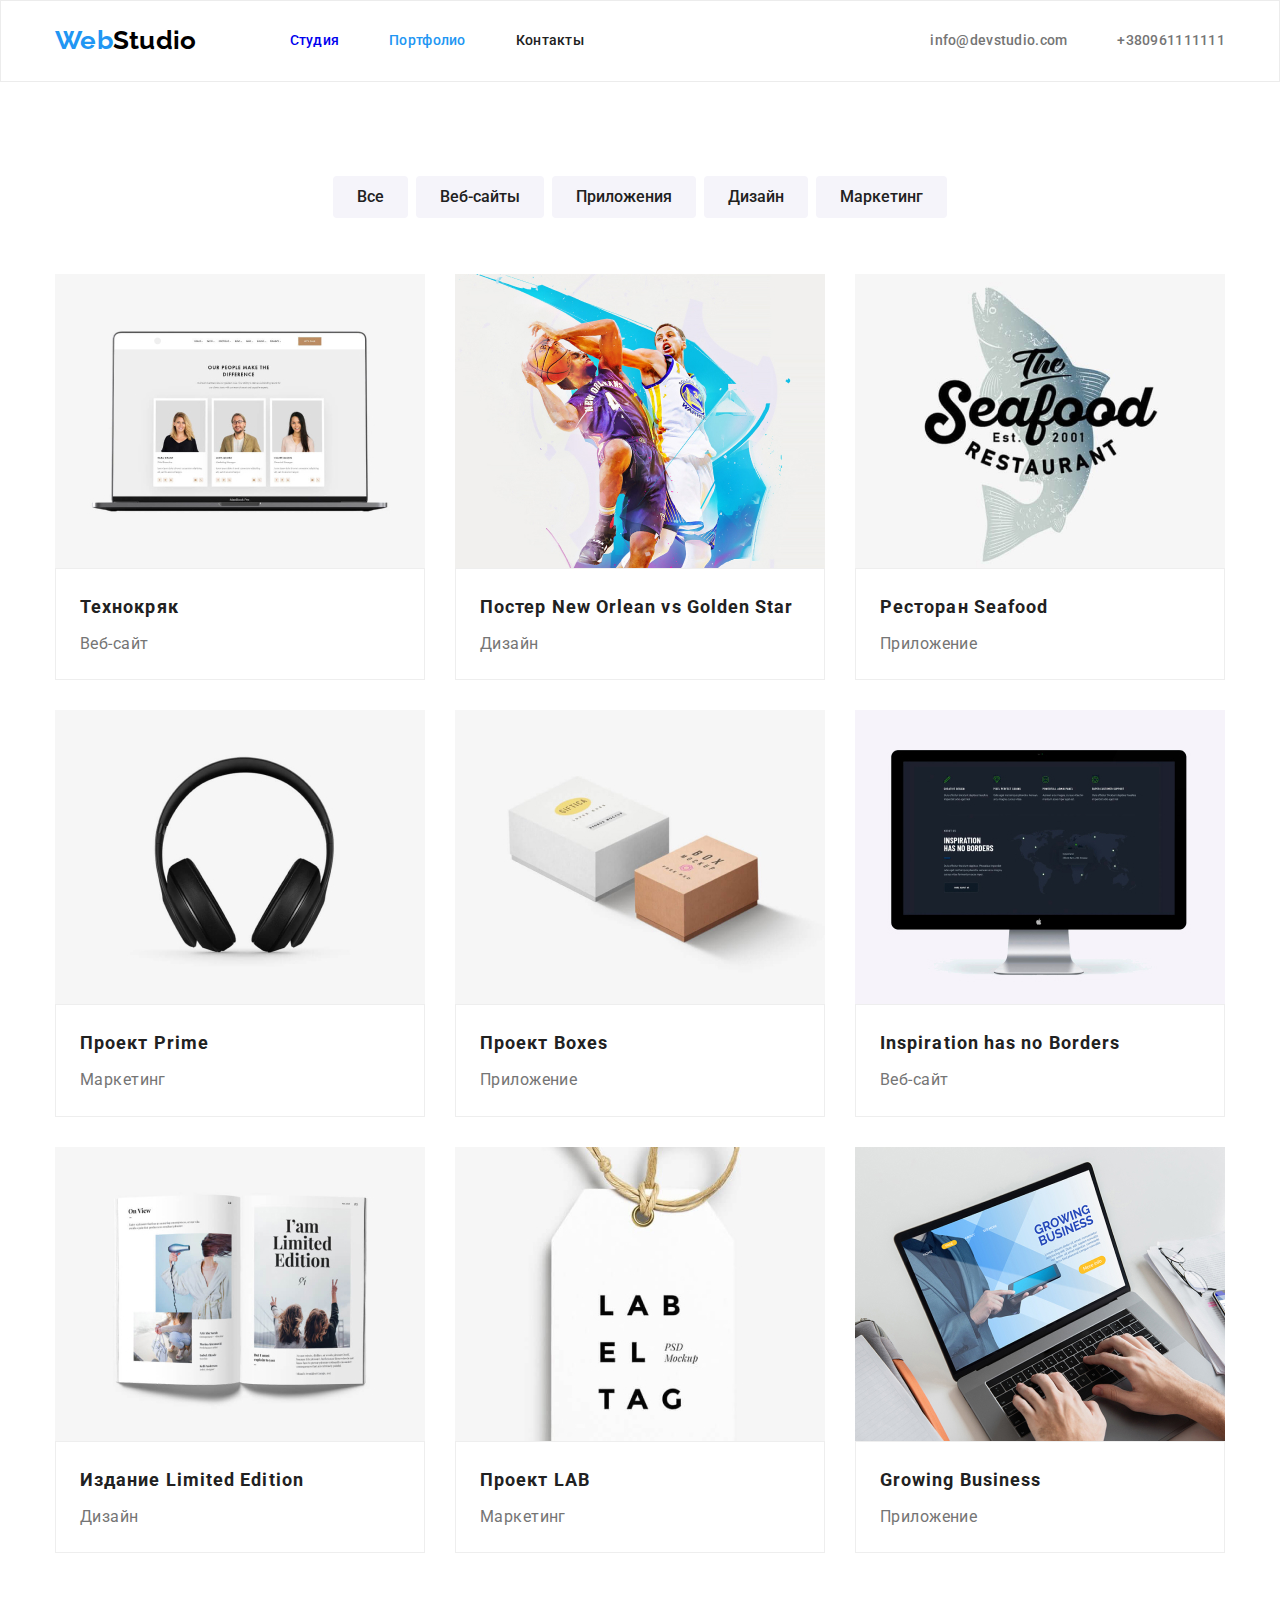
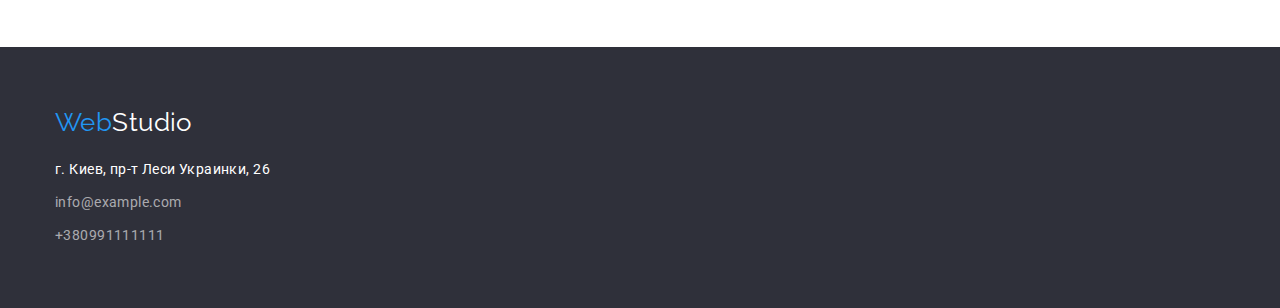
==== portfolio.html @ 4d0d1ed3 "Add files via upload" ====
<!DOCTYPE html>
<html lang="en">

<head>
    <meta charset="UTF-8">
    <meta name="viewport" content="width=device-width, initial-scale=1.0">
    <title>Document</title>
    <link rel="stylesheet"
        href="https://cdnjs.cloudflare.com/ajax/libs/modern-normalize/1.0.0/modern-normalize.min.css">
    <link rel="preconnect" href="https://fonts.gstatic.com">
    <link
        href="https://fonts.googleapis.com/css2?family=Raleway:wght@700&family=Roboto:wght@400;500;700;900&display=swap"
        rel="stylesheet">
    <link href="./css/style.css" rel="stylesheet">
</head>

<body>
    <header>
        <div class="portfolio-header">
            <div class="contaner">

            <a class="logo" href="./index.html"><span class="logo-start">Web</span>Studio</a>
            <nav class="nav">
                <ul class="nav-link">
                    <li class="item"><a href="./index.html" >Студия</a></li>
                    <li class="item"><a href="./portfolio.html" class="current" > Портфолио</a></li>
                    <li class="item"><a href="">Контакты</a></li>
                </ul>
            </nav>
            <ul class="contakt">
                <li class="list"> <a class="contakt-link" href="mailto:info@devstudio.com">info@devstudio.com</a></li>
                <li class="list"><a class="contakt-link" href="tel:+380961111111">+380961111111</a></li>
            </ul>
        </div>
    </div>
    </header>
    <main>
        <!--список кнопок-->
        <section class="portfolio">
            <div class="contaner">
        <ul class="buttons-menu"> 
            <li class="item"><button type="button" class="button">Все</button></li>
            <li class="item"><button type="button" class="button">Веб-сайты</button></li>
            <li class="item"><button type="button" class="button">Приложения</button></li>
            <li class="item"><button type="button" class="button">Дизайн</button></li>
            <li class="item"><button type="button" class="button">Маркетинг</button></li>
           </ul>
        <!--список картинок-->
        <ul class="flex-container">
            <li class="list">
               <a> <img class="flex-img" src="./images/imgproject1.jpg" alt="ноутбук с открытым веб-саайтом" width: 370px;
height: 404px;>
<div class="title-box">
    <h2 class="title-partfolio">Технокряк</h2>
<p class="text-partfolio"> Веб-сайт</p>
</div>
</a>

            </li>
              <li class="list">
                <a> <img class="flex-img" src="./images/imgproject2.jpg" alt="два баскетболиста борятся за мяч" width: 370px;
height: 404px;>
<div class="title-box">
    <h2 class="title-partfolio">Постер New Orlean vs Golden Star</h2>
<p class="text-partfolio">Дизайн</p>
</div>
</a>
                </li>
               
                <li class="list">
                <a>  <img class="flex-img" src="./images/imgproject3.jpg" alt="логотип ресторана seafood" width: 370px;
height: 404px;>
<div class="title-box">
    <h2 class="title-partfolio">Ресторан Seafood</h2>
<p class="text-partfolio">Приложение</p>
</div>
</a>
                </li>
                    <li class="list">
                    <a>   <img class="flex-img" src="./images/imgprogect4.jpg" alt="Черные наушники" width: 370px;
height: 404px;>
<div class="title-box">
    <h2 class="title-partfolio">Проект Prime</h2>
<p class="text-partfolio">Маркетинг</p>
</div>
</a>
                    </li>
                
                    <li class="list">
                    <a>  <img class="flex-img" src="./images/imgprogect5.jpg" alt="две коробки" width: 370px;
height: 404px;>
<div class="title-box">
    <h2 class="title-partfolio">Проект Boxes</h2>
<p class="text-partfolio">Приложение</p>
</div>
</a>
                    </li>
                
                    <li class="list">
                    <a>  <img class="flex-img" src="./images/imgprogect6.jpg" alt="монитор с открытым веб-сайтом" width: 370px;
height: 404px;>
<div class="title-box">
    <h2 class="title-partfolio">Inspiration has no Borders</h2>
<p class="text-partfolio">Веб-сайт</p>
</div>
</a>
                    </li>
                
                    <li class="list">
                    <a>  <img class="flex-img" src="./images/imgprogect7.jpg" alt="раскрытая книга по дизайну" width: 370px;
height: 404px;>
<div class="title-box"><h2 class="title-partfolio">Издание Limited Edition</h2>
<p class="text-partfolio">Дизайн</p>
</div>
</a>
                    </li>
                
                    <li class="list">
                    <a> <img class="flex-img" src="./images/imgprogect8.jpg" alt="бирка с рекламой Lub" width: 370px;
height: 404px;>
<div class="title-box">
    <h2 class="title-partfolio">Проект LAB</h2>
<p class="text-partfolio">Маркетинг</p>
</div>
</a>
                    </li>
                
                    <li class="list">
                    <a><img class="flex-img" src="./images/imgprogect9.jpg" alt="работающий человек за ноутбуком" width: 370px;
height: 404px;>
<div class="title-box">
    <h2 class="title-partfolio">Growing Business</h2>
<p class="text-partfolio">Приложение</p>
</div>
</a>
                    </li>
        </ul>
        </div>
    </section>
    </main>
<footer class="footer">
   <div class="contaner ">
    <div class="footer-box">
        <a class="logo-footer" href="/index.html"> <span class="logo-start">Web</span>Studio</a>
    </div>
        <address >
        <ul>
       <li class="item"> г. Киев, пр-т Леси Украинки, 26 </li>
<li class="item"><a class="address-link" href="mailto:info@example.com">info@example.com</a></li>
<li class="item"><a class="address-link" href="tel:+380991111111">+380991111111</a></li>
    </ul>
</address>
</div>
    </footer>
    
</body>
</html>
---- css/style.css ----
:root {
  --primery-text-color: #212121;
  --dark-background-color: #2f303a;
  --lite-background-color: #f5f4fa;
  --secondary-text-color: #757575;
  --accent-color: #2196f3;
  --secondary-accent-color: #ffffff;
  --logo-head-color: #000000;
  --footer-contacts: rgba(255, 255, 255, 0.6);
}
h1,
h2,
h3 {
  margin-left: 0;
  margin-right: 0;
  margin-top: 0;
  margin-bottom: 0;
}
p {
  margin-top: 0;
  margin-bottom: 0;
}
ul {
  margin-top: 0;
  margin-bottom: 0;
  margin-right: 0;
  padding-left: 0;
}
body {
  margin-right: 0;
  background-color: var(--secondary-accent-color);
  color: var(--primery-text-color);
  font-family: "Roboto", sans-serif;
  font-weight: 400;
  font-size: 14px;
  letter-spacing: 0.03em;
}
header {
  font-weight: 500;
  line-height: 1.14;
  letter-spacing: 0.02em;
}
li {
  list-style: none;
}
a {
  text-decoration: none;
}
address {
  display: flex;
  flex-direction: column;
  width: 231px;
  color: var(--secondary-accent-color);
  line-height: 1.7;
  font-style: normal;

  width: 231px;
}
.visually-hidden {
  position: absolute;
  clip: rect(0 0 0 0);
  width: 1px;
  height: 1px;
  margin: -1px;
}
/* header */
.contaner {
  width: 1200px;
  margin-right: auto;
  margin-left: auto;

  padding-left: 15px;
  padding-right: 15px;
}
header .contaner {
  display: flex;
  align-items: center;
}

.logo {
  padding-top: 24px;
  padding-bottom: 25px;
  margin-right: 93px;
  color: var(--logo-head-color);
  font-family: "Raleway", sans-serif;
  font-weight: 700;
  font-size: 26px;
  line-height: 1.2;
}
.logo-start {
  color: var(--accent-color);
}

.nav-link {
  color: var(--primery-text-color);
  display: flex;
  padding-top: 32px;
  padding-bottom: 32px;
}
.nav-link .item:not(:last-child) {
  margin-right: 50px;
}
.nav-link :visited {
  color: var(--primery-text-color);
}
.nav-link .current {
  color: var(--accent-color);
}
.nav-link :hover,
.nav-link :focus {
  color: var(--accent-color);
}
.contakt {
  display: flex;
  margin-left: auto;
  padding-top: 32px;
  padding-bottom: 32px;
}
.contakt .list + .list {
  margin-left: 50px;
}
.contakt-link {
  color: var(--secondary-text-color);
}
.contakt-link:hover,
.contakt-link:focus {
  color: var(--accent-color);
}

/**hero**/
.hero {
  padding-bottom: 200px;
  padding-top: 200px;
  display: block;
  background: var(--dark-background-color);
  color: var(--secondary-accent-color);
  text-align: center;
  font-weight: 400;
}
.title-hero {
  margin-right: auto;
  margin-left: auto;
  display: block;
  margin-bottom: 30px;
  width: 696px;
  font-weight: 900;
  font-size: 44px;
  line-height: 1.36;
  letter-spacing: 0.06em;
  text-transform: uppercase;
  text-align: center;
}
.title-button {
  padding: 10px 32px;
  border-radius: 4px;
  border-color: var(--accent-color);
  background-color: var(--accent-color);
  color: var(--secondary-accent-color);
  cursor: pointer;
  font-weight: 700;
  font-size: 16px;
  line-height: 1.88;
  align-items: center;
  letter-spacing: 0.06em;
}
/* секция преимущество */
.details {
  padding: 94px 0px;
}

.list-details {
  display: flex;
}
.list-details .item {
  width: 270px;
}
.list-details .item:not(:last-child) {
  margin-right: 30px;
}
/* activyty */
.activity {
  padding-bottom: 94px;
}
.activity-title {
  margin-bottom: 50px;
}
.title-section {
  font-weight: 700;
  font-size: 36px;
  line-height: 1.17;
  text-align: center;
}

.activity-list {
  display: flex;
}
.activity-list .item:not(:last-child) {
  margin-right: 30px;
}
.title {
  margin-bottom: 10px;
  font-weight: 700;
  font-size: 14px;
  line-height: 1.14;
  text-transform: uppercase;
}
.text {
  color: var(--secondary-text-color);
  font-size: 14px;
  line-height: 1.7;
}

/* контакты команды */
.command {
  padding: 94px 0px;
  background: var(--lite-background-color);
  font-size: 16px;
  line-height: 1.19;
  text-align: center;
}
.command-title {
  margin-bottom: 50px;
}
.command-list {
  display: flex;
}
.command-list .item:not(:last-child) {
  margin-right: 30px;
}
.command-list .item {
  display: block;
  border-radius: 0px 0px 4px 4px;
  width: 270px;
  background-color: var(--secondary-accent-color);
}
.comand-box {
  display: block;
  border: 1px solid transparent;
  border-radius: 0px 0px 4px 4px;
  padding-top: 30px;
  padding-bottom: 30px;
}

.name {
  font-weight: 500;
  margin-bottom: 10px;
}
.position {
  color: var(--secondary-text-color);
}
/*footer*/
.footer {
  display: block;
  background-color: var(--dark-background-color);
  text-decoration: none;
  padding: 60px 0px;
}
.logo-footer {
  color: var(--secondary-accent-color);
  font-family: "Raleway", sans-serif;
  font-size: 26px;
  line-height: 1.2;
}
.footer-box .logo-footer {
  display: block;
}
.footer-box {
  margin-bottom: 20px;
}
.address-link {
  color: var(--footer-contacts);
}
.address-link:hover,
.address-link:focus {
  color: var(--accent-color);
}
address .item:not(:last-child) {
  margin-bottom: 9px;
}
/* portfolio */
.portfolio {
  display: block;
  padding-bottom: 94px;
  padding-top: 94px;
}
.portfolio-header {
  border: 1px solid #ececec;
}
/* список кнопок портфолио*/
.buttons-menu {
  display: flex;
  justify-content: center;
  align-items: center;
  margin-bottom: 56px;
}
.buttons-menu .item:not(:last-child) {
  margin-right: 8px;
}
.button {
  padding: 6px 22px;
  border-radius: 4px;
  border-color: transparent;
  outline: transparent;
  cursor: pointer;
  color: var(--primery-text-color);
  background-color: var(--lite-background-color);
  font-weight: 500;
  font-size: 16px;
  line-height: 1.6;
  text-align: center;
}
.button:hover,
.button:focus {
  color: var(--secondary-accent-color);
  background-color: var(--accent-color);
}
/* таблица картинок портфолио*/
.flex-container {
  display: flex;
  flex-wrap: wrap;
}
.flex-container .list:not(:nth-child(3n)) {
  margin-right: 30px;
}
.flex-container .list:not(:nth-last-child(-n + 3)) {
  margin-bottom: 30px;
}
.flex-container .list {
  width: 370px;
}
.title-box {
  display: block;
  padding: 20px 24px;
  border: 1px solid #eeeeee;
}
.flex-img {
  display: block;
}
.title-partfolio {
  margin-bottom: 4px;
  font-weight: 700;
  font-size: 18px;
  line-height: 2;
  letter-spacing: 0.06em;
}
.text-partfolio {
  color: var(--secondary-text-color);
  font-weight: 400;
  font-size: 16px;
  line-height: 1.9;
}

/* афаф */
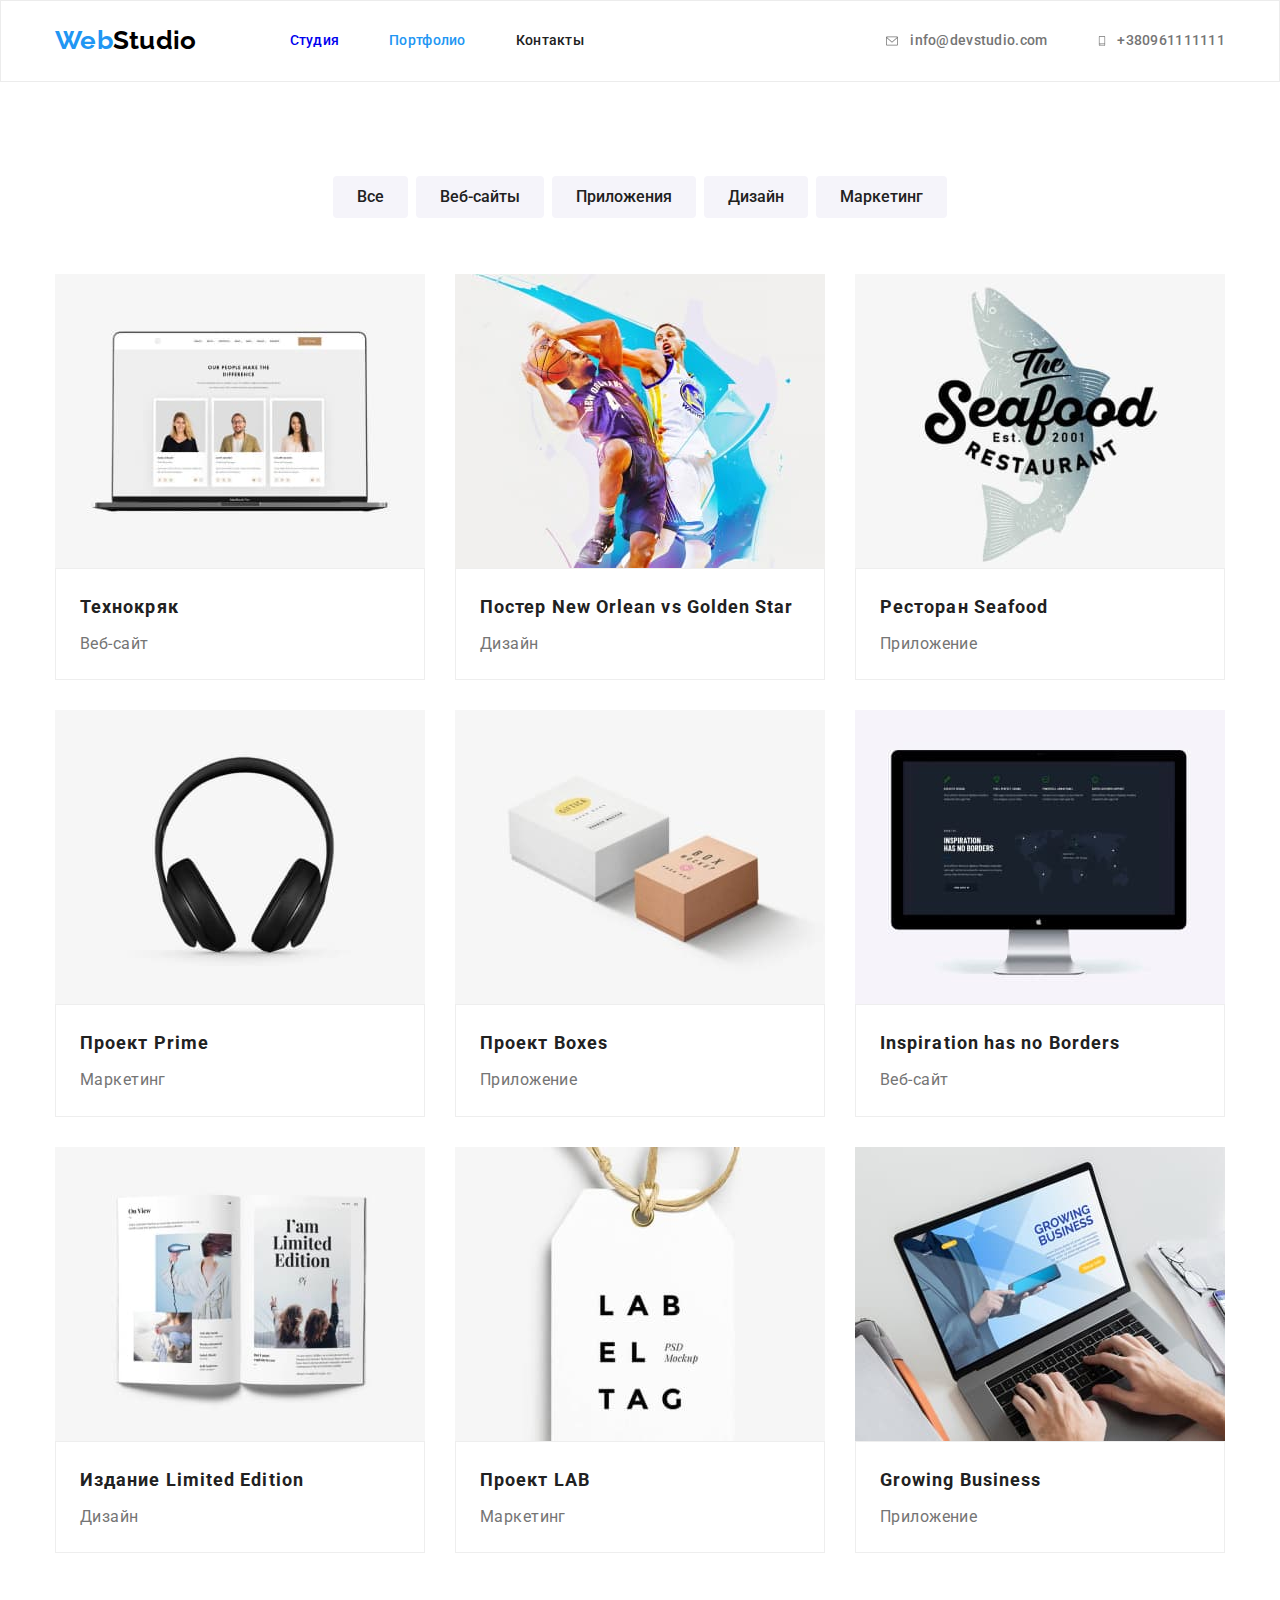
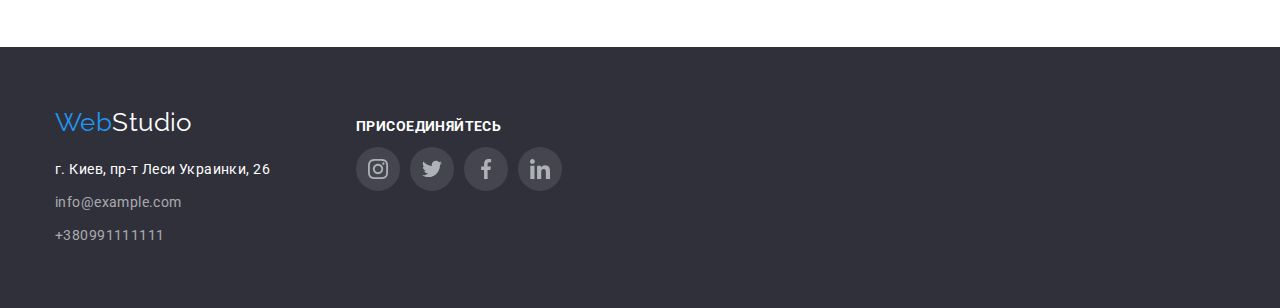
==== commit fe532a92: "портфолио готово" ====
--- a/portfolio.html
+++ b/portfolio.html
@@ -19,139 +19,177 @@
         <div class="portfolio-header">
             <div class="contaner">
 
-            <a class="logo" href="./index.html"><span class="logo-start">Web</span>Studio</a>
-            <nav class="nav">
-                <ul class="nav-link">
-                    <li class="item"><a href="./index.html" >Студия</a></li>
-                    <li class="item"><a href="./portfolio.html" class="current" > Портфолио</a></li>
-                    <li class="item"><a href="">Контакты</a></li>
+                <a class="logo" href="./index.html"><span class="logo-start">Web</span>Studio</a>
+                <nav class="nav">
+                    <ul class="nav-link">
+                        <li class="item"><a href="./index.html">Студия</a></li>
+                        <li class="item"><a href="./portfolio.html" class="current"> Портфолио</a></li>
+                        <li class="item"><a href="">Контакты</a></li>
+                    </ul>
+                </nav>
+                <ul class="contakt">
+                    <li class="list"> <a class="contakt-link " href="mailto:info@devstudio.com">
+                            <svg class="icon-mail">
+                                <use href="../images/symbol-defs.svg#icon-envelope"></use>
+                            </svg>info@devstudio.com</a></li>
+                    <li class="list"><a class="contakt-link" href="tel:+380961111111">
+                            <svg class="icon-tel">
+                                <use href="../images/symbol-defs.svg#icon-smartphone"></use>
+                            </svg> +380961111111</a></li>
                 </ul>
-            </nav>
-            <ul class="contakt">
-                <li class="list"> <a class="contakt-link" href="mailto:info@devstudio.com">info@devstudio.com</a></li>
-                <li class="list"><a class="contakt-link" href="tel:+380961111111">+380961111111</a></li>
-            </ul>
+            </div>
         </div>
-    </div>
     </header>
     <main>
         <!--список кнопок-->
         <section class="portfolio">
             <div class="contaner">
-        <ul class="buttons-menu"> 
-            <li class="item"><button type="button" class="button">Все</button></li>
-            <li class="item"><button type="button" class="button">Веб-сайты</button></li>
-            <li class="item"><button type="button" class="button">Приложения</button></li>
-            <li class="item"><button type="button" class="button">Дизайн</button></li>
-            <li class="item"><button type="button" class="button">Маркетинг</button></li>
-           </ul>
-        <!--список картинок-->
-        <ul class="flex-container">
-            <li class="list">
-               <a> <img class="flex-img" src="./images/imgproject1.jpg" alt="ноутбук с открытым веб-саайтом" width: 370px;
-height: 404px;>
-<div class="title-box">
-    <h2 class="title-partfolio">Технокряк</h2>
-<p class="text-partfolio"> Веб-сайт</p>
-</div>
-</a>
+                <ul class="buttons-menu">
+                    <li class="item"><button type="button" class="button">Все</button></li>
+                    <li class="item"><button type="button" class="button">Веб-сайты</button></li>
+                    <li class="item"><button type="button" class="button">Приложения</button></li>
+                    <li class="item"><button type="button" class="button">Дизайн</button></li>
+                    <li class="item"><button type="button" class="button">Маркетинг</button></li>
+                </ul>
+                <!--список картинок-->
+                <ul class="flex-container">
+                    <li class="list">
+                        <a class="flex-item"> <img class="flex-img" src="./images/imgproject1.jpg"
+                                alt="ноутбук с открытым веб-саайтом" width: 370px; height: 404px;>
+                            <div class="title-box">
+                                <h2 class="title-partfolio">Технокряк</h2>
+                                <p class="text-partfolio"> Веб-сайт</p>
+                            </div>
+                        </a>
 
-            </li>
-              <li class="list">
-                <a> <img class="flex-img" src="./images/imgproject2.jpg" alt="два баскетболиста борятся за мяч" width: 370px;
-height: 404px;>
-<div class="title-box">
-    <h2 class="title-partfolio">Постер New Orlean vs Golden Star</h2>
-<p class="text-partfolio">Дизайн</p>
-</div>
-</a>
-                </li>
-               
-                <li class="list">
-                <a>  <img class="flex-img" src="./images/imgproject3.jpg" alt="логотип ресторана seafood" width: 370px;
-height: 404px;>
-<div class="title-box">
-    <h2 class="title-partfolio">Ресторан Seafood</h2>
-<p class="text-partfolio">Приложение</p>
-</div>
-</a>
-                </li>
+                    </li>
                     <li class="list">
-                    <a>   <img class="flex-img" src="./images/imgprogect4.jpg" alt="Черные наушники" width: 370px;
-height: 404px;>
-<div class="title-box">
-    <h2 class="title-partfolio">Проект Prime</h2>
-<p class="text-partfolio">Маркетинг</p>
-</div>
-</a>
+                        <a class="flex-item"> <img class="flex-img" src="./images/imgproject2.jpg"
+                                alt="два баскетболиста борятся за мяч" width: 370px; height: 404px;>
+                            <div class="title-box">
+                                <h2 class="title-partfolio">Постер New Orlean vs Golden Star</h2>
+                                <p class="text-partfolio">Дизайн</p>
+                            </div>
+                        </a>
                     </li>
-                
+
                     <li class="list">
-                    <a>  <img class="flex-img" src="./images/imgprogect5.jpg" alt="две коробки" width: 370px;
-height: 404px;>
-<div class="title-box">
-    <h2 class="title-partfolio">Проект Boxes</h2>
-<p class="text-partfolio">Приложение</p>
-</div>
-</a>
+                        <a class="flex-item"> <img class="flex-img" src="./images/imgproject3.jpg"
+                                alt="логотип ресторана seafood" width: 370px; height: 404px;>
+                            <div class="title-box">
+                                <h2 class="title-partfolio">Ресторан Seafood</h2>
+                                <p class="text-partfolio">Приложение</p>
+                            </div>
+                        </a>
                     </li>
-                
                     <li class="list">
-                    <a>  <img class="flex-img" src="./images/imgprogect6.jpg" alt="монитор с открытым веб-сайтом" width: 370px;
-height: 404px;>
-<div class="title-box">
-    <h2 class="title-partfolio">Inspiration has no Borders</h2>
-<p class="text-partfolio">Веб-сайт</p>
-</div>
-</a>
+                        <a class="flex-item"> <img class="flex-img" src="./images/imgprogect4.jpg" alt="Черные наушники"
+                                width: 370px; height: 404px;>
+                            <div class="title-box">
+                                <h2 class="title-partfolio">Проект Prime</h2>
+                                <p class="text-partfolio">Маркетинг</p>
+                            </div>
+                        </a>
                     </li>
-                
+
                     <li class="list">
-                    <a>  <img class="flex-img" src="./images/imgprogect7.jpg" alt="раскрытая книга по дизайну" width: 370px;
-height: 404px;>
-<div class="title-box"><h2 class="title-partfolio">Издание Limited Edition</h2>
-<p class="text-partfolio">Дизайн</p>
-</div>
-</a>
+                        <a class="flex-item"> <img class="flex-img" src="./images/imgprogect5.jpg" alt="две коробки"
+                                width: 370px; height: 404px;>
+                            <div class="title-box">
+                                <h2 class="title-partfolio">Проект Boxes</h2>
+                                <p class="text-partfolio">Приложение</p>
+                            </div>
+                        </a>
                     </li>
-                
+
                     <li class="list">
-                    <a> <img class="flex-img" src="./images/imgprogect8.jpg" alt="бирка с рекламой Lub" width: 370px;
-height: 404px;>
-<div class="title-box">
-    <h2 class="title-partfolio">Проект LAB</h2>
-<p class="text-partfolio">Маркетинг</p>
-</div>
-</a>
+                        <a class="flex-item"> <img class="flex-img" src="./images/imgprogect6.jpg"
+                                alt="монитор с открытым веб-сайтом" width: 370px; height: 404px;>
+                            <div class="title-box">
+                                <h2 class="title-partfolio">Inspiration has no Borders</h2>
+                                <p class="text-partfolio">Веб-сайт</p>
+                            </div>
+                        </a>
                     </li>
-                
+
                     <li class="list">
-                    <a><img class="flex-img" src="./images/imgprogect9.jpg" alt="работающий человек за ноутбуком" width: 370px;
-height: 404px;>
-<div class="title-box">
-    <h2 class="title-partfolio">Growing Business</h2>
-<p class="text-partfolio">Приложение</p>
-</div>
-</a>
+                        <a class="flex-item"> <img class="flex-img" src="./images/imgprogect7.jpg"
+                                alt="раскрытая книга по дизайну" width: 370px; height: 404px;>
+                            <div class="title-box">
+                                <h2 class="title-partfolio">Издание Limited Edition</h2>
+                                <p class="text-partfolio">Дизайн</p>
+                            </div>
+                        </a>
                     </li>
-        </ul>
+
+                    <li class="list">
+                        <a class="flex-item"> <img class="flex-img" src="./images/imgprogect8.jpg"
+                                alt="бирка с рекламой Lub" width: 370px; height: 404px;>
+                            <div class="title-box">
+                                <h2 class="title-partfolio">Проект LAB</h2>
+                                <p class="text-partfolio">Маркетинг</p>
+                            </div>
+                        </a>
+                    </li>
+
+                    <li class="list">
+                        <a class="flex-item"><img class="flex-img" src="./images/imgprogect9.jpg"
+                                alt="работающий человек за ноутбуком" width: 370px; height: 404px;>
+                            <div class="title-box">
+                                <h2 class="title-partfolio">Growing Business</h2>
+                                <p class="text-partfolio">Приложение</p>
+                            </div>
+                        </a>
+                    </li>
+                </ul>
+            </div>
+        </section>
+    </main>
+    <!-- подвал -->
+    <footer class="footer">
+        <div class="contaner ">
+            <div class="item">
+                <div class="footer-box">
+                    <a class="logo-footer" href="/index.html"> <span class="logo-start">Web</span>Studio</a>
+                </div>
+                <address>
+                    <ul>
+                        <li class="item"> г. Киев, пр-т Леси Украинки, 26 </li>
+                        <li class="item"><a class="address-link" href="mailto:info@example.com">info@example.com</a>
+                        </li>
+                        <li class="item"><a class="address-link" href="tel:+380991111111">+380991111111</a></li>
+                    </ul>
+                </address>
+            </div>
+
+            <div>
+                <h4 class="footer-title">Присоединяйтесь</h4>
+                <ul class="master-social">
+                    <li><a class="master-link" href="">
+                            <svg class="master-item">
+                                <use href="../images/symbol-defs.svg#icon-instagram"></use>
+                            </svg></a>
+                    </li>
+                    <li><a class="master-link" href="">
+                            <svg class="master-item">
+                                <use class="item" href="../images/symbol-defs.svg#icon-twitter"></use>
+                            </svg></a>
+                    </li>
+                    <li><a class="master-link" href="">
+                            <svg class="master-item">
+                                <use href="../images/symbol-defs.svg#icon-facebook"></use>
+                            </svg></a>
+                    </li>
+                    <li><a class="master-link" href="">
+                            <svg class="master-item">
+                                <use href="../images/symbol-defs.svg#icon-linkedin"></use>
+                            </svg></a>
+                    </li>
+                </ul>
+            </div>
         </div>
-    </section>
-    </main>
-<footer class="footer">
-   <div class="contaner ">
-    <div class="footer-box">
-        <a class="logo-footer" href="/index.html"> <span class="logo-start">Web</span>Studio</a>
-    </div>
-        <address >
-        <ul>
-       <li class="item"> г. Киев, пр-т Леси Украинки, 26 </li>
-<li class="item"><a class="address-link" href="mailto:info@example.com">info@example.com</a></li>
-<li class="item"><a class="address-link" href="tel:+380991111111">+380991111111</a></li>
-    </ul>
-</address>
-</div>
     </footer>
-    
+
 </body>
-</html>
+
+</html>--- a/css/style.css
+++ b/css/style.css
@@ -7,6 +7,7 @@
   --secondary-accent-color: #ffffff;
   --logo-head-color: #000000;
   --footer-contacts: rgba(255, 255, 255, 0.6);
+  --new-background-color: #c4c4c4;
 }
 h1,
 h2,
@@ -53,7 +54,7 @@
   color: var(--secondary-accent-color);
   line-height: 1.7;
   font-style: normal;
-
+  margin-right: 70px;
   width: 231px;
 }
 .visually-hidden {
@@ -68,9 +69,7 @@
   width: 1200px;
   margin-right: auto;
   margin-left: auto;
-
-  padding-left: 15px;
-  padding-right: 15px;
+  padding: 0px 15px;
 }
 header .contaner {
   display: flex;
@@ -121,21 +120,60 @@
 }
 .contakt-link {
   color: var(--secondary-text-color);
+  display: flex;
+  align-items: center;
 }
 .contakt-link:hover,
 .contakt-link:focus {
   color: var(--accent-color);
 }
+.icon-mail {
+  width: 16px;
+  height: 12px;
+  margin-right: 10px;
+  fill: currentColor;
+}
+.icon-tel {
+  width: 10px;
+  height: 16px;
+  margin-right: 10px;
+  fill: currentColor;
+}
 
 /**hero**/
+
+.overlay {
+  max-width: 1600px;
+
+  margin: auto;
+
+  background-repeat: no-repeat;
+  background-size: cover;
+}
+.hero .overlay {
+  height: 600px;
+  background-image: linear-gradient(
+      to right,
+      rgba(47, 48, 58, 0.4),
+      rgba(47, 48, 58, 0.4)
+    ),
+    url(../images/hero.jpg);
+  padding-top: 200px;
+  background-position: center;
+}
 .hero {
-  padding-bottom: 200px;
-  padding-top: 200px;
-  display: block;
-  background: var(--dark-background-color);
+  display: block;
   color: var(--secondary-accent-color);
   text-align: center;
   font-weight: 400;
+}
+.hero.section {
+  background-color: var(--dark-background-color);
+  padding: 0;
+}
+.hero .title-section {
+  padding: 0;
+  background: var(--new-background-color);
 }
 .title-hero {
   margin-right: auto;
@@ -167,7 +205,12 @@
 .details {
   padding: 94px 0px;
 }
-
+.details-icon {
+  width: 70px;
+  height: 70px;
+  align-items: center;
+  justify-content: center;
+}
 .list-details {
   display: flex;
 }
@@ -176,6 +219,14 @@
 }
 .list-details .item:not(:last-child) {
   margin-right: 30px;
+}
+.list-details .item::before {
+  content: "";
+  width: 270px;
+  height: 120px;
+  display: inline-block;
+  outline: 1px solid tomato;
+  background-color: var(--lite-background-color);
 }
 /* activyty */
 .activity {
@@ -189,6 +240,7 @@
   font-size: 36px;
   line-height: 1.17;
   text-align: center;
+  margin-bottom: 50px;
 }
 
 .activity-list {
@@ -228,9 +280,12 @@
   margin-right: 30px;
 }
 .command-list .item {
+  box-shadow: 0px 1px 3px rgba(0, 0, 0, 0.12), 0px 1px 1px rgba(0, 0, 0, 0.14),
+    0px 2px 1px rgba(0, 0, 0, 0.2);
   display: block;
   border-radius: 0px 0px 4px 4px;
   width: 270px;
+
   background-color: var(--secondary-accent-color);
 }
 .comand-box {
@@ -248,12 +303,69 @@
 .position {
   color: var(--secondary-text-color);
 }
+.master-social {
+  display: flex;
+  align-items: center;
+  list-style: none;
+  margin-top: 0;
+  margin-bottom: 0;
+  padding-left: 0;
+}
+.master-social .item-master {
+}
+.master-item {
+  width: 20px;
+  height: 20px;
+  fill: currentColor;
+}
+.master-link {
+  display: inline-flex;
+  justify-content: center;
+  align-items: center;
+  background-size: contain;
+  background-color: rgba(255, 255, 255, 0.1);
+  color: #fff;
+  border-radius: 50%;
+  width: 44px;
+  height: 44px;
+  margin-right: 10px;
+}
+.master-item .item {
+  fill: #fff;
+}
+.item-master {
+  display: block;
+  justify-content: center;
+  align-items: center;
+}
+/* klient */
+.client {
+  padding-top: 94px;
+  padding-bottom: 94px;
+}
+.client-list {
+  display: flex;
+}
+.client-link {
+  background-color: #fff;
+  width: 170px;
+  border: 1px solid #afb1b8;
+  box-sizing: border-box;
+  border-radius: 4px;
+}
+.client-icon {
+}
 /*footer*/
 .footer {
   display: block;
   background-color: var(--dark-background-color);
   text-decoration: none;
   padding: 60px 0px;
+}
+.footer .contaner {
+  display: flex;
+}
+.contaner .item {
 }
 .logo-footer {
   color: var(--secondary-accent-color);
@@ -265,6 +377,16 @@
   display: block;
 }
 .footer-box {
+  margin-bottom: 20px;
+}
+.footer-title {
+  font-family: "Roboto";
+  font-weight: 700;
+  font-size: 14px;
+  line-height: 1.14px;
+  letter-spacing: 0.03em;
+  text-transform: uppercase;
+  color: #fff;
   margin-bottom: 20px;
 }
 .address-link {
@@ -325,8 +447,13 @@
 .flex-container .list:not(:nth-last-child(-n + 3)) {
   margin-bottom: 30px;
 }
-.flex-container .list {
-  width: 370px;
+.flex-item {
+  display: block;
+}
+.flex-item:hover,
+.flex-item:focus {
+  box-shadow: 0px 1px 1px rgba(0, 0, 0, 0.12), 0px 4px 4px rgba(0, 0, 0, 0.06),
+    1px 4px 6px rgba(0, 0, 0, 0.16);
 }
 .title-box {
   display: block;
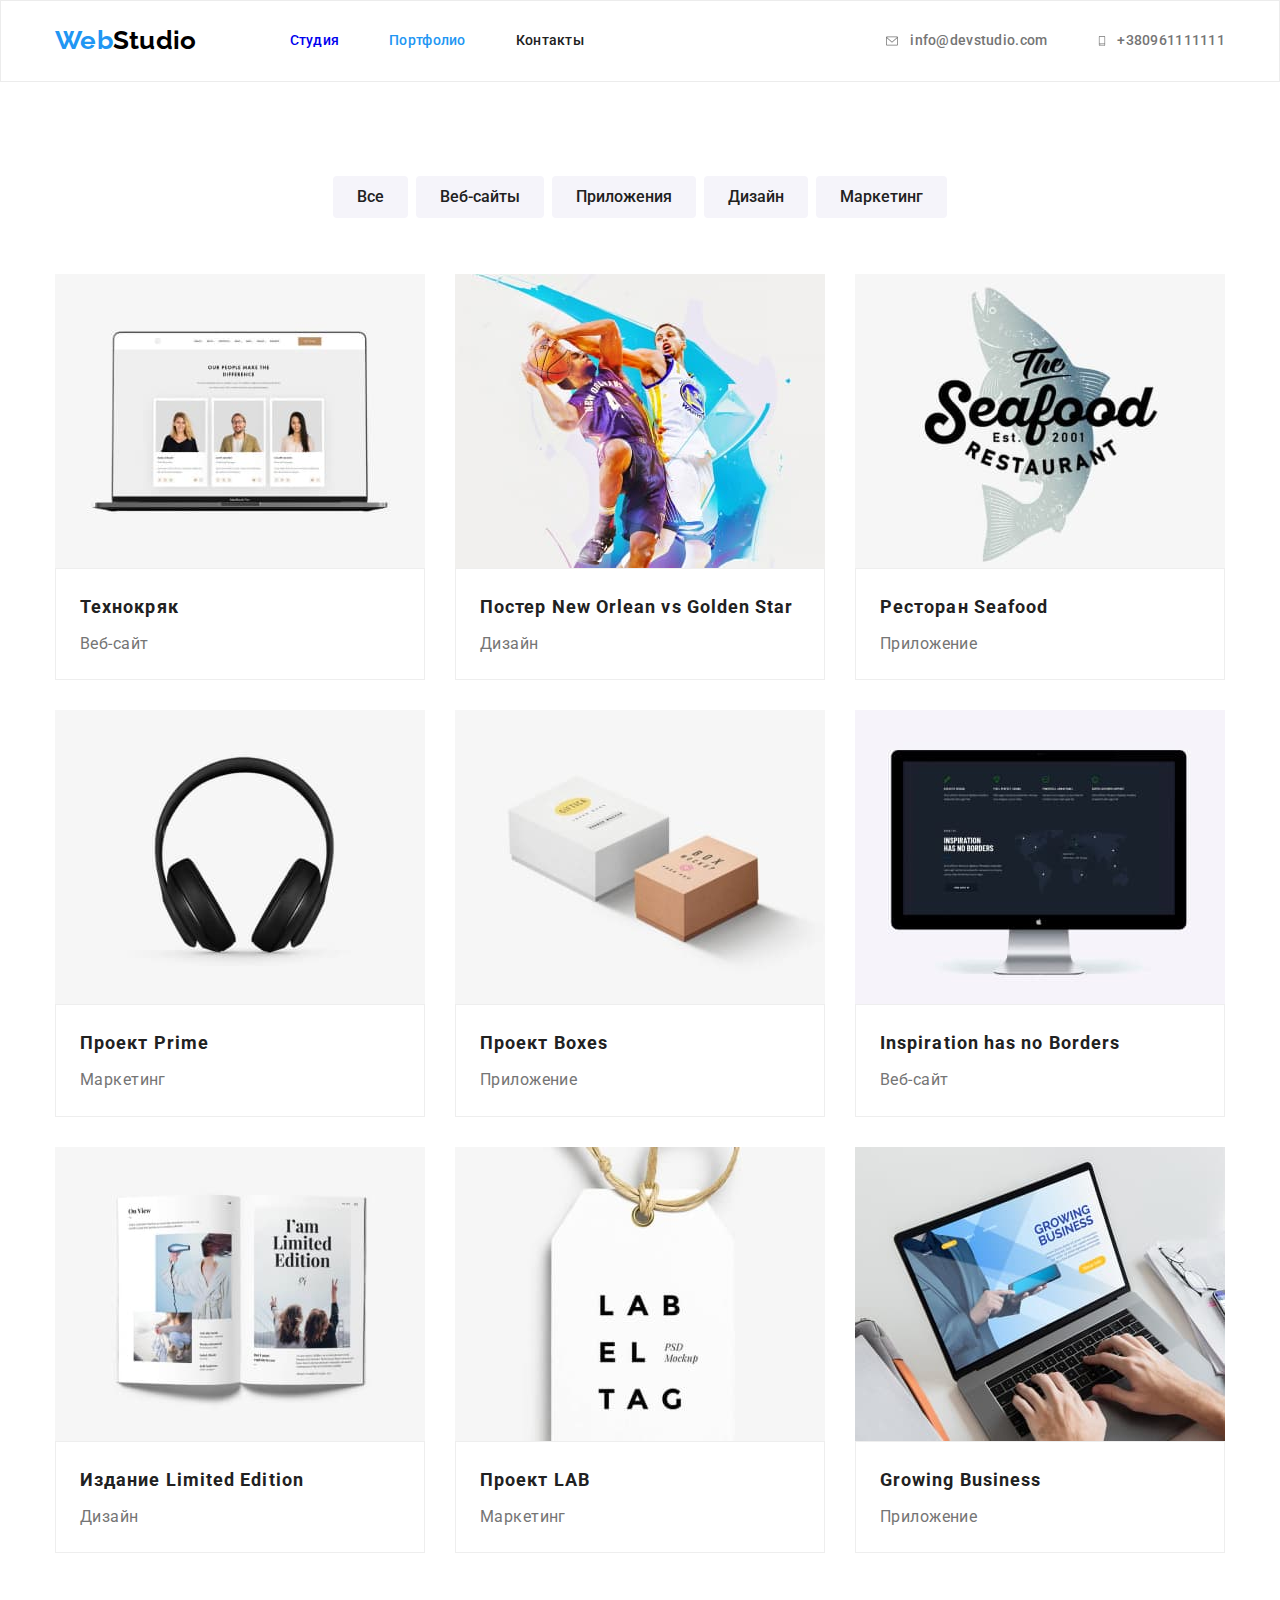
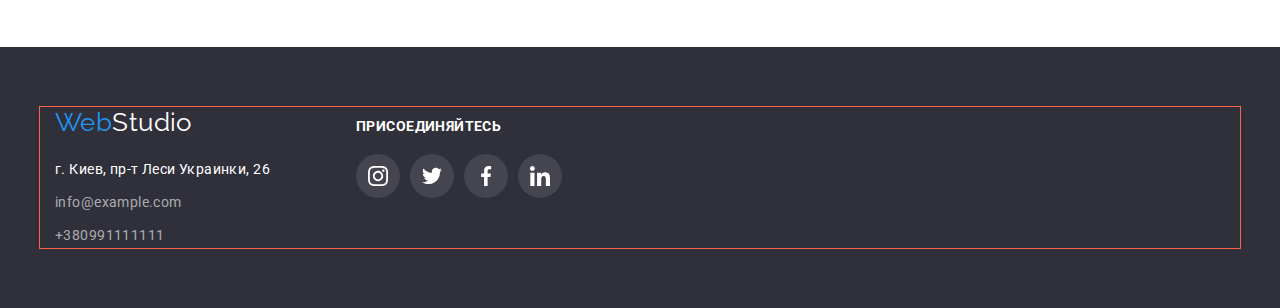
==== commit 402ce359: "готов" ====
--- a/portfolio.html
+++ b/portfolio.html
@@ -153,7 +153,7 @@
                     <a class="logo-footer" href="/index.html"> <span class="logo-start">Web</span>Studio</a>
                 </div>
                 <address>
-                    <ul>
+                    <ul class="address-list">
                         <li class="item"> г. Киев, пр-т Леси Украинки, 26 </li>
                         <li class="item"><a class="address-link" href="mailto:info@example.com">info@example.com</a>
                         </li>
@@ -161,28 +161,28 @@
                     </ul>
                 </address>
             </div>
-
-            <div>
-                <h4 class="footer-title">Присоединяйтесь</h4>
+    
+            <div class="container-social">
+                <p class="footer-title">Присоединяйтесь</p>
                 <ul class="master-social">
-                    <li><a class="master-link" href="">
+                    <li class="link"><a class="master-link social" href="">
                             <svg class="master-item">
-                                <use href="../images/symbol-defs.svg#icon-instagram"></use>
+                                <use href="./images/symbol-defs.svg#icon-instagram"></use>
                             </svg></a>
                     </li>
-                    <li><a class="master-link" href="">
+                    <li class="link"><a class="master-link social" href="">
                             <svg class="master-item">
-                                <use class="item" href="../images/symbol-defs.svg#icon-twitter"></use>
+                                <use class="item" href="./images/symbol-defs.svg#icon-twitter"></use>
                             </svg></a>
                     </li>
-                    <li><a class="master-link" href="">
+                    <li class="link"><a class="master-link social" href="">
                             <svg class="master-item">
-                                <use href="../images/symbol-defs.svg#icon-facebook"></use>
+                                <use href="./images/symbol-defs.svg#icon-facebook"></use>
                             </svg></a>
                     </li>
-                    <li><a class="master-link" href="">
+                    <li class="link"><a class="master-link social" href="">
                             <svg class="master-item">
-                                <use href="../images/symbol-defs.svg#icon-linkedin"></use>
+                                <use href="./images/symbol-defs.svg#icon-linkedin"></use>
                             </svg></a>
                     </li>
                 </ul>
--- a/css/style.css
+++ b/css/style.css
@@ -8,6 +8,7 @@
   --logo-head-color: #000000;
   --footer-contacts: rgba(255, 255, 255, 0.6);
   --new-background-color: #c4c4c4;
+  --icon-color: #afb1b8;
 }
 h1,
 h2,
@@ -18,8 +19,7 @@
   margin-bottom: 0;
 }
 p {
-  margin-top: 0;
-  margin-bottom: 0;
+  margin: 0;
 }
 ul {
   margin-top: 0;
@@ -54,7 +54,6 @@
   color: var(--secondary-accent-color);
   line-height: 1.7;
   font-style: normal;
-  margin-right: 70px;
   width: 231px;
 }
 .visually-hidden {
@@ -220,13 +219,19 @@
 .list-details .item:not(:last-child) {
   margin-right: 30px;
 }
-.list-details .item::before {
+.details-icon {
   content: "";
   width: 270px;
   height: 120px;
-  display: inline-block;
-  outline: 1px solid tomato;
+  display: flex;
+  border-radius: 4px;
   background-color: var(--lite-background-color);
+  margin-bottom: 30px;
+  background-image: url(../images/symbol-defs.svg#);
+}
+.details-icon .icon {
+  width: 70px;
+  height: 70px;
 }
 /* activyty */
 .activity {
@@ -285,6 +290,7 @@
   display: block;
   border-radius: 0px 0px 4px 4px;
   width: 270px;
+  padding-bottom: 30px;
 
   background-color: var(--secondary-accent-color);
 }
@@ -293,7 +299,7 @@
   border: 1px solid transparent;
   border-radius: 0px 0px 4px 4px;
   padding-top: 30px;
-  padding-bottom: 30px;
+  margin-bottom: 16px;
 }
 
 .name {
@@ -305,18 +311,15 @@
 }
 .master-social {
   display: flex;
-  align-items: center;
-  list-style: none;
-  margin-top: 0;
-  margin-bottom: 0;
-  padding-left: 0;
-}
-.master-social .item-master {
+  justify-content: center;
+  align-items: center;
+}
+.master-social .item-master:not(:last-child) {
+  margin-right: 10px;
 }
 .master-item {
   width: 20px;
   height: 20px;
-  fill: currentColor;
 }
 .master-link {
   display: inline-flex;
@@ -324,14 +327,15 @@
   align-items: center;
   background-size: contain;
   background-color: rgba(255, 255, 255, 0.1);
-  color: #fff;
+  fill: var(--icon-color);
   border-radius: 50%;
   width: 44px;
   height: 44px;
-  margin-right: 10px;
-}
-.master-item .item {
-  fill: #fff;
+}
+.master-link:focus,
+.master-link:hover {
+  background-color: var(--accent-color);
+  fill: var(--secondary-accent-color);
 }
 .item-master {
   display: block;
@@ -345,15 +349,34 @@
 }
 .client-list {
   display: flex;
+  margin: 0;
+  padding: 0;
+}
+.client-list .client-item {
+  width: 170px;
+  height: 90px;
+}
+
+.client-item:not(:last-child) {
+  margin-right: 30px;
 }
 .client-link {
-  background-color: #fff;
-  width: 170px;
-  border: 1px solid #afb1b8;
-  box-sizing: border-box;
+  display: flex;
+  justify-content: center;
+  align-items: center;
+  width: 100%;
+  height: 100%;
+  color: var(--icon-color);
   border-radius: 4px;
+  border: 1px solid var(--icon-color);
+}
+.client-link:focus,
+.client-link:hover {
+  color: var(--accent-color);
+  border: 1px solid var(--accent-color);
 }
 .client-icon {
+  fill: currentColor;
 }
 /*footer*/
 .footer {
@@ -364,8 +387,8 @@
 }
 .footer .contaner {
   display: flex;
-}
-.contaner .item {
+  outline: 1px solid tomato;
+  align-items: baseline;
 }
 .logo-footer {
   color: var(--secondary-accent-color);
@@ -379,16 +402,34 @@
 .footer-box {
   margin-bottom: 20px;
 }
+.address-list {
+  display: inline-block;
+}
+.container-social {
+  display: block;
+  width: 206px;
+  height: 80px;
+  align-items: baseline;
+  margin-left: 70px;
+}
 .footer-title {
   font-family: "Roboto";
   font-weight: 700;
   font-size: 14px;
-  line-height: 1.14px;
+
   letter-spacing: 0.03em;
   text-transform: uppercase;
   color: #fff;
   margin-bottom: 20px;
-}
+  margin-top: 0;
+}
+.master-social .link:not(:last-child) {
+  margin-right: 10px;
+}
+.social .master-item {
+  fill: #fff;
+}
+
 .address-link {
   color: var(--footer-contacts);
 }
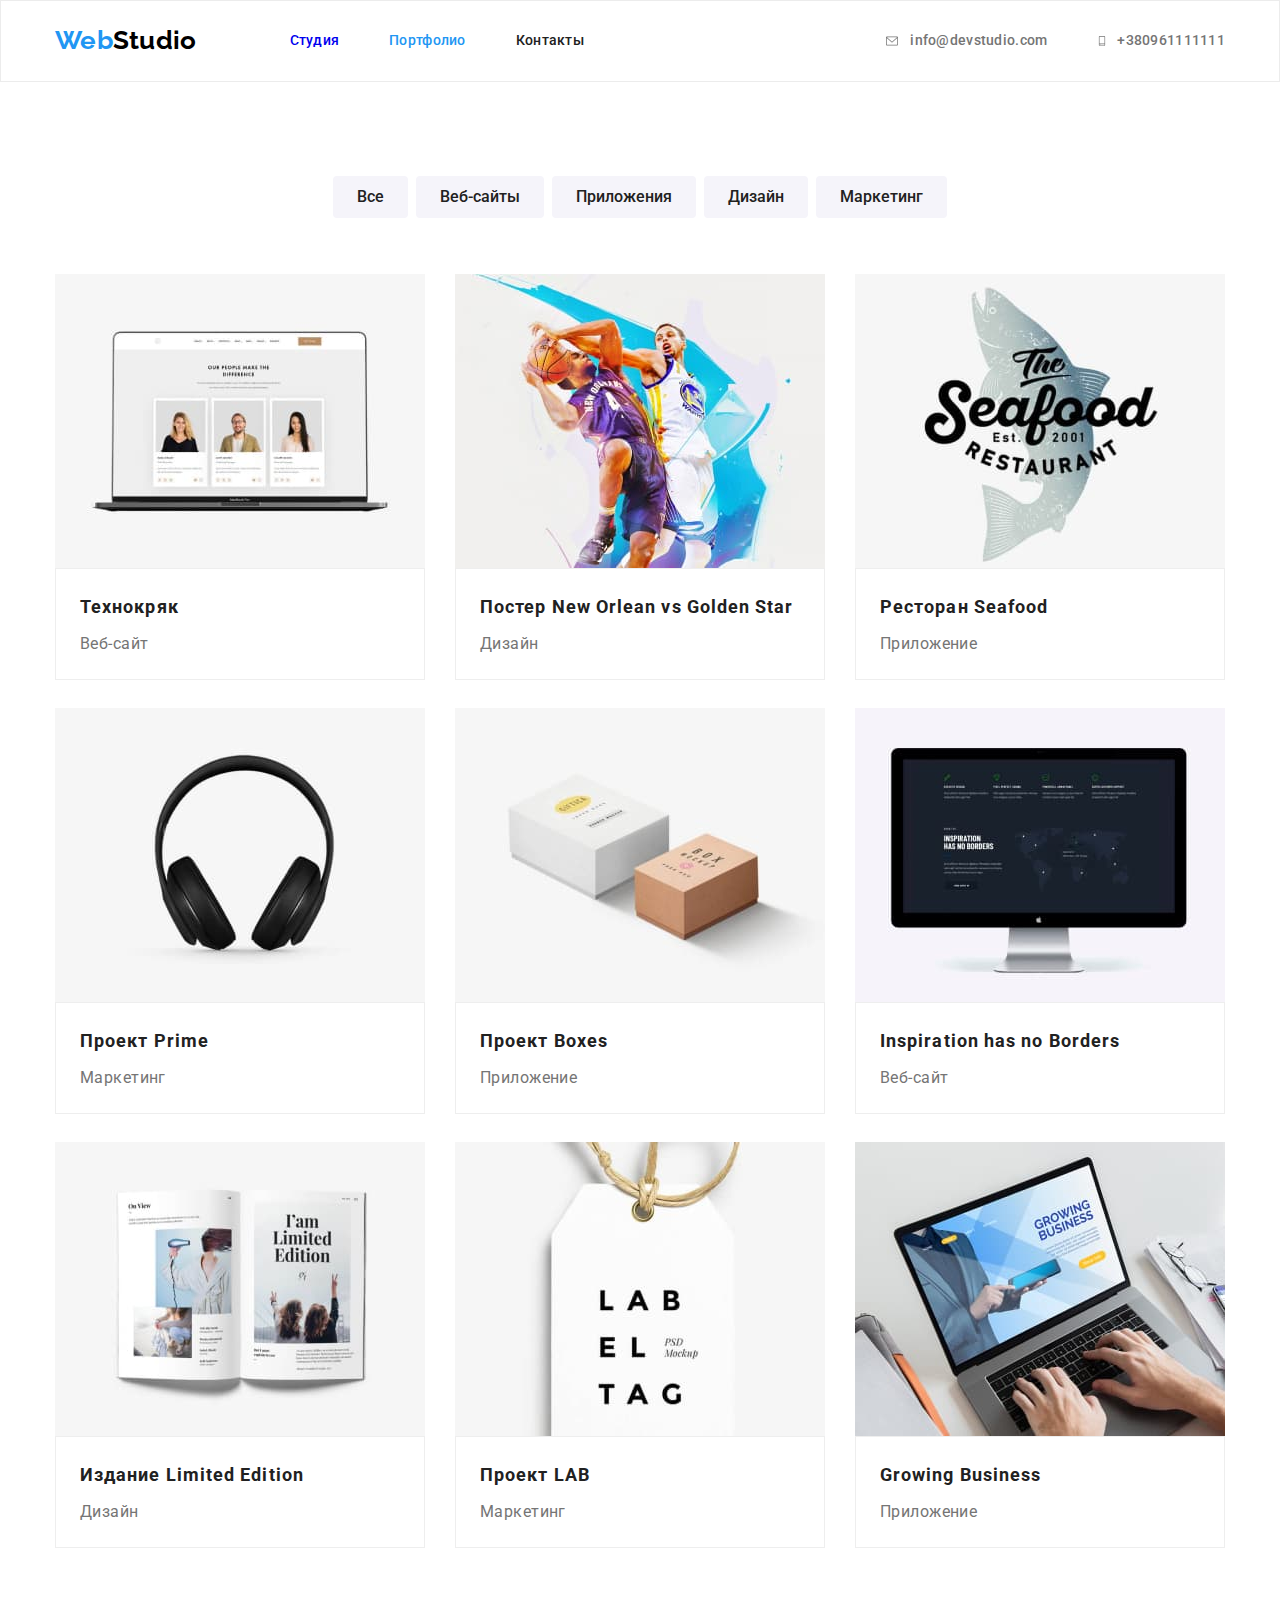
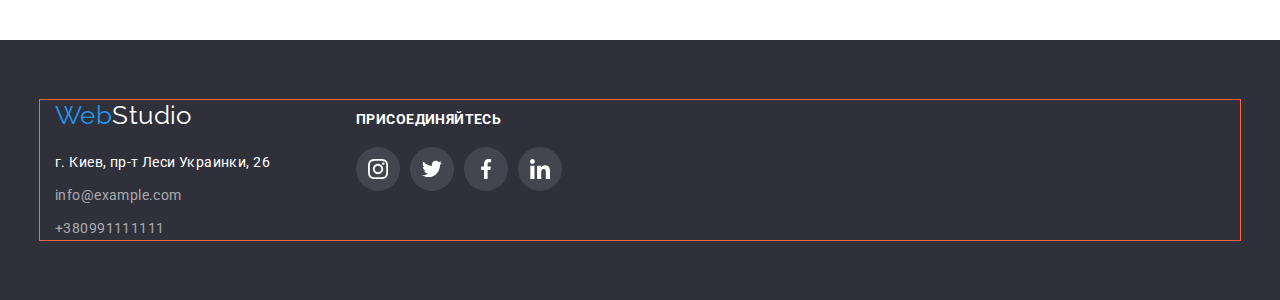
==== commit 78cbfed9: "." ====
--- a/portfolio.html
+++ b/portfolio.html
@@ -29,12 +29,12 @@
                 </nav>
                 <ul class="contakt">
                     <li class="list"> <a class="contakt-link " href="mailto:info@devstudio.com">
-                            <svg class="icon-mail">
-                                <use href="../images/symbol-defs.svg#icon-envelope"></use>
+                            <svg class="icon-mail" width="16px" height="12px">
+                                <use href="./images/symbol-defs.svg#icon-envelope"></use>
                             </svg>info@devstudio.com</a></li>
                     <li class="list"><a class="contakt-link" href="tel:+380961111111">
-                            <svg class="icon-tel">
-                                <use href="../images/symbol-defs.svg#icon-smartphone"></use>
+                            <svg class="icon-tel" width="10px" height="16px">
+                                <use href="./images/symbol-defs.svg#icon-smartphone"></use>
                             </svg> +380961111111</a></li>
                 </ul>
             </div>
@@ -54,14 +54,14 @@
                 <!--список картинок-->
                 <ul class="flex-container">
                     <li class="list">
-                        <a class="flex-item"> <img class="flex-img" src="./images/imgproject1.jpg"
+                        <div class="box-img"><a class="flex-item"> <img class="flex-img" src="./images/imgproject1.jpg"
                                 alt="ноутбук с открытым веб-саайтом" width: 370px; height: 404px;>
                             <div class="title-box">
                                 <h2 class="title-partfolio">Технокряк</h2>
                                 <p class="text-partfolio"> Веб-сайт</p>
                             </div>
                         </a>
-
+                    </div>
                     </li>
                     <li class="list">
                         <a class="flex-item"> <img class="flex-img" src="./images/imgproject2.jpg"
--- a/css/style.css
+++ b/css/style.css
@@ -488,11 +488,32 @@
 .flex-container .list:not(:nth-last-child(-n + 3)) {
   margin-bottom: 30px;
 }
+
+.flex-container .list {
+  display: block;
+}
 .flex-item {
   display: block;
-}
-.flex-item:hover,
-.flex-item:focus {
+  width: 370px;
+  height: 404px;
+}
+.flex-item:focus,
+.flex-item:hover {
+  box-shadow: 0px 1px 1px rgba(0, 0, 0, 0.12), 0px 4px 4px rgba(0, 0, 0, 0.06),
+    1px 4px 6px rgba(0, 0, 0, 0.16);
+}
+.box-img {
+  width: 370px;
+  height: 404px;
+  margin: 0;
+}
+.box-img.flex-item:focus {
+  box-shadow: 0px 1px 1px rgba(0, 0, 0, 0.12), 0px 4px 4px rgba(0, 0, 0, 0.06),
+    1px 4px 6px rgba(0, 0, 0, 0.16);
+}
+
+.img-flex:focus,
+.img-flex:hover {
   box-shadow: 0px 1px 1px rgba(0, 0, 0, 0.12), 0px 4px 4px rgba(0, 0, 0, 0.06),
     1px 4px 6px rgba(0, 0, 0, 0.16);
 }
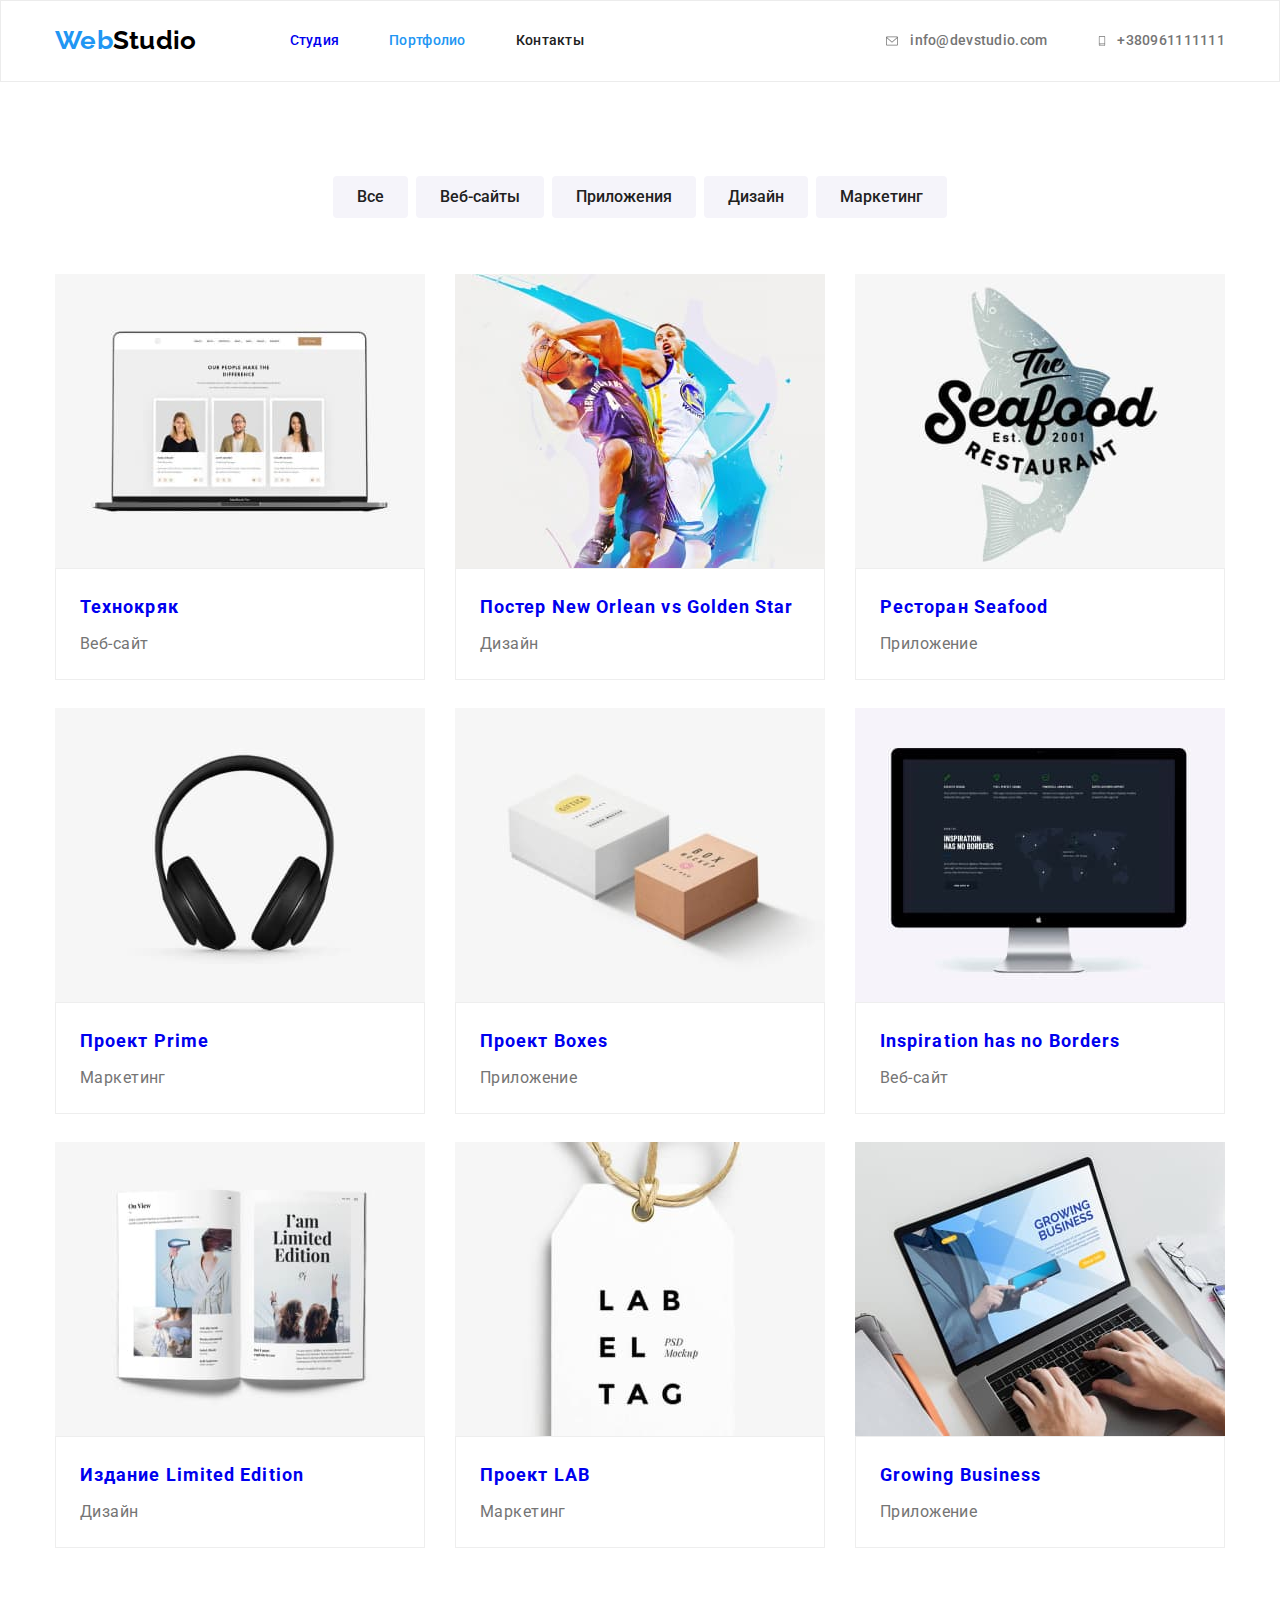
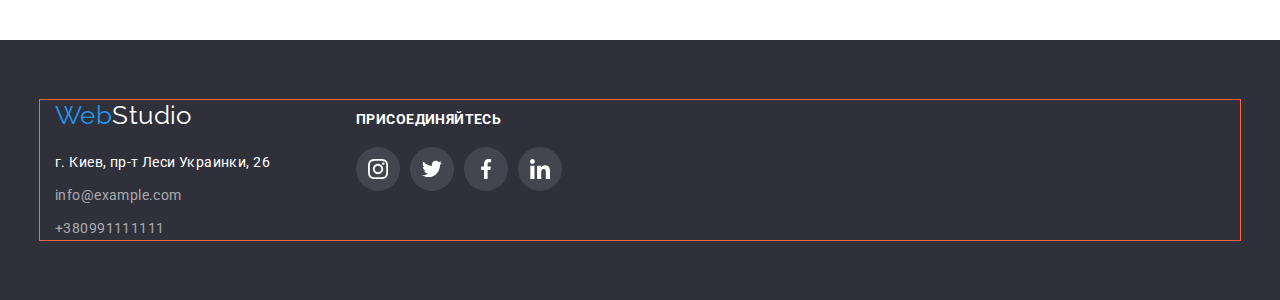
==== commit 48a58bb4: "фокус портфолио" ====
--- a/portfolio.html
+++ b/portfolio.html
@@ -54,18 +54,18 @@
                 <!--список картинок-->
                 <ul class="flex-container">
                     <li class="list">
-                        <div class="box-img"><a class="flex-item"> <img class="flex-img" src="./images/imgproject1.jpg"
-                                alt="ноутбук с открытым веб-саайтом" width: 370px; height: 404px;>
+                        <a class="flex-item" href="#"> <img class="flex-img" src="./images/imgproject1.jpg"
+                                alt="ноутбук с открытым веб-саайтом" >
                             <div class="title-box">
                                 <h2 class="title-partfolio">Технокряк</h2>
-                                <p class="text-partfolio"> Веб-сайт</p>
-                            </div>
-                        </a>
-                    </div>
-                    </li>
+                                <p class="text-partfolio"> Веб-сайт </p>
+                                </div>
+                            </a>
+                    
+                </li>
                     <li class="list">
-                        <a class="flex-item"> <img class="flex-img" src="./images/imgproject2.jpg"
-                                alt="два баскетболиста борятся за мяч" width: 370px; height: 404px;>
+                        <a class="flex-item" href="#"> <img class="flex-img" src="./images/imgproject2.jpg"
+                                alt="два баскетболиста борятся за мяч">
                             <div class="title-box">
                                 <h2 class="title-partfolio">Постер New Orlean vs Golden Star</h2>
                                 <p class="text-partfolio">Дизайн</p>
@@ -74,8 +74,8 @@
                     </li>
 
                     <li class="list">
-                        <a class="flex-item"> <img class="flex-img" src="./images/imgproject3.jpg"
-                                alt="логотип ресторана seafood" width: 370px; height: 404px;>
+                        <a class="flex-item" href="#"> <img class="flex-img" src="./images/imgproject3.jpg"
+                                alt="логотип ресторана seafood" >
                             <div class="title-box">
                                 <h2 class="title-partfolio">Ресторан Seafood</h2>
                                 <p class="text-partfolio">Приложение</p>
@@ -83,8 +83,7 @@
                         </a>
                     </li>
                     <li class="list">
-                        <a class="flex-item"> <img class="flex-img" src="./images/imgprogect4.jpg" alt="Черные наушники"
-                                width: 370px; height: 404px;>
+                        <a class="flex-item" href="#"> <img class="flex-img" src="./images/imgprogect4.jpg" alt="Черные наушники">
                             <div class="title-box">
                                 <h2 class="title-partfolio">Проект Prime</h2>
                                 <p class="text-partfolio">Маркетинг</p>
@@ -93,8 +92,7 @@
                     </li>
 
                     <li class="list">
-                        <a class="flex-item"> <img class="flex-img" src="./images/imgprogect5.jpg" alt="две коробки"
-                                width: 370px; height: 404px;>
+                        <a class="flex-item" href="#"> <img class="flex-img" src="./images/imgprogect5.jpg" alt="две коробки">
                             <div class="title-box">
                                 <h2 class="title-partfolio">Проект Boxes</h2>
                                 <p class="text-partfolio">Приложение</p>
@@ -103,8 +101,8 @@
                     </li>
 
                     <li class="list">
-                        <a class="flex-item"> <img class="flex-img" src="./images/imgprogect6.jpg"
-                                alt="монитор с открытым веб-сайтом" width: 370px; height: 404px;>
+                        <a class="flex-item" href="#"> <img class="flex-img" src="./images/imgprogect6.jpg"
+                                alt="монитор с открытым веб-сайтом">
                             <div class="title-box">
                                 <h2 class="title-partfolio">Inspiration has no Borders</h2>
                                 <p class="text-partfolio">Веб-сайт</p>
@@ -113,8 +111,8 @@
                     </li>
 
                     <li class="list">
-                        <a class="flex-item"> <img class="flex-img" src="./images/imgprogect7.jpg"
-                                alt="раскрытая книга по дизайну" width: 370px; height: 404px;>
+                        <a class="flex-item" href="#"> <img class="flex-img" src="./images/imgprogect7.jpg"
+                                alt="раскрытая книга по дизайну">
                             <div class="title-box">
                                 <h2 class="title-partfolio">Издание Limited Edition</h2>
                                 <p class="text-partfolio">Дизайн</p>
@@ -123,8 +121,8 @@
                     </li>
 
                     <li class="list">
-                        <a class="flex-item"> <img class="flex-img" src="./images/imgprogect8.jpg"
-                                alt="бирка с рекламой Lub" width: 370px; height: 404px;>
+                        <a class="flex-item" href="#"> <img class="flex-img" src="./images/imgprogect8.jpg"
+                                alt="бирка с рекламой Lub">
                             <div class="title-box">
                                 <h2 class="title-partfolio">Проект LAB</h2>
                                 <p class="text-partfolio">Маркетинг</p>
@@ -133,8 +131,8 @@
                     </li>
 
                     <li class="list">
-                        <a class="flex-item"><img class="flex-img" src="./images/imgprogect9.jpg"
-                                alt="работающий человек за ноутбуком" width: 370px; height: 404px;>
+                        <a class="flex-item" href="#"><img class="flex-img" src="./images/imgprogect9.jpg"
+                                alt="работающий человек за ноутбуком">
                             <div class="title-box">
                                 <h2 class="title-partfolio">Growing Business</h2>
                                 <p class="text-partfolio">Приложение</p>
--- a/css/style.css
+++ b/css/style.css
@@ -502,21 +502,7 @@
   box-shadow: 0px 1px 1px rgba(0, 0, 0, 0.12), 0px 4px 4px rgba(0, 0, 0, 0.06),
     1px 4px 6px rgba(0, 0, 0, 0.16);
 }
-.box-img {
-  width: 370px;
-  height: 404px;
-  margin: 0;
-}
-.box-img.flex-item:focus {
-  box-shadow: 0px 1px 1px rgba(0, 0, 0, 0.12), 0px 4px 4px rgba(0, 0, 0, 0.06),
-    1px 4px 6px rgba(0, 0, 0, 0.16);
-}
-
-.img-flex:focus,
-.img-flex:hover {
-  box-shadow: 0px 1px 1px rgba(0, 0, 0, 0.12), 0px 4px 4px rgba(0, 0, 0, 0.06),
-    1px 4px 6px rgba(0, 0, 0, 0.16);
-}
+
 .title-box {
   display: block;
   padding: 20px 24px;
